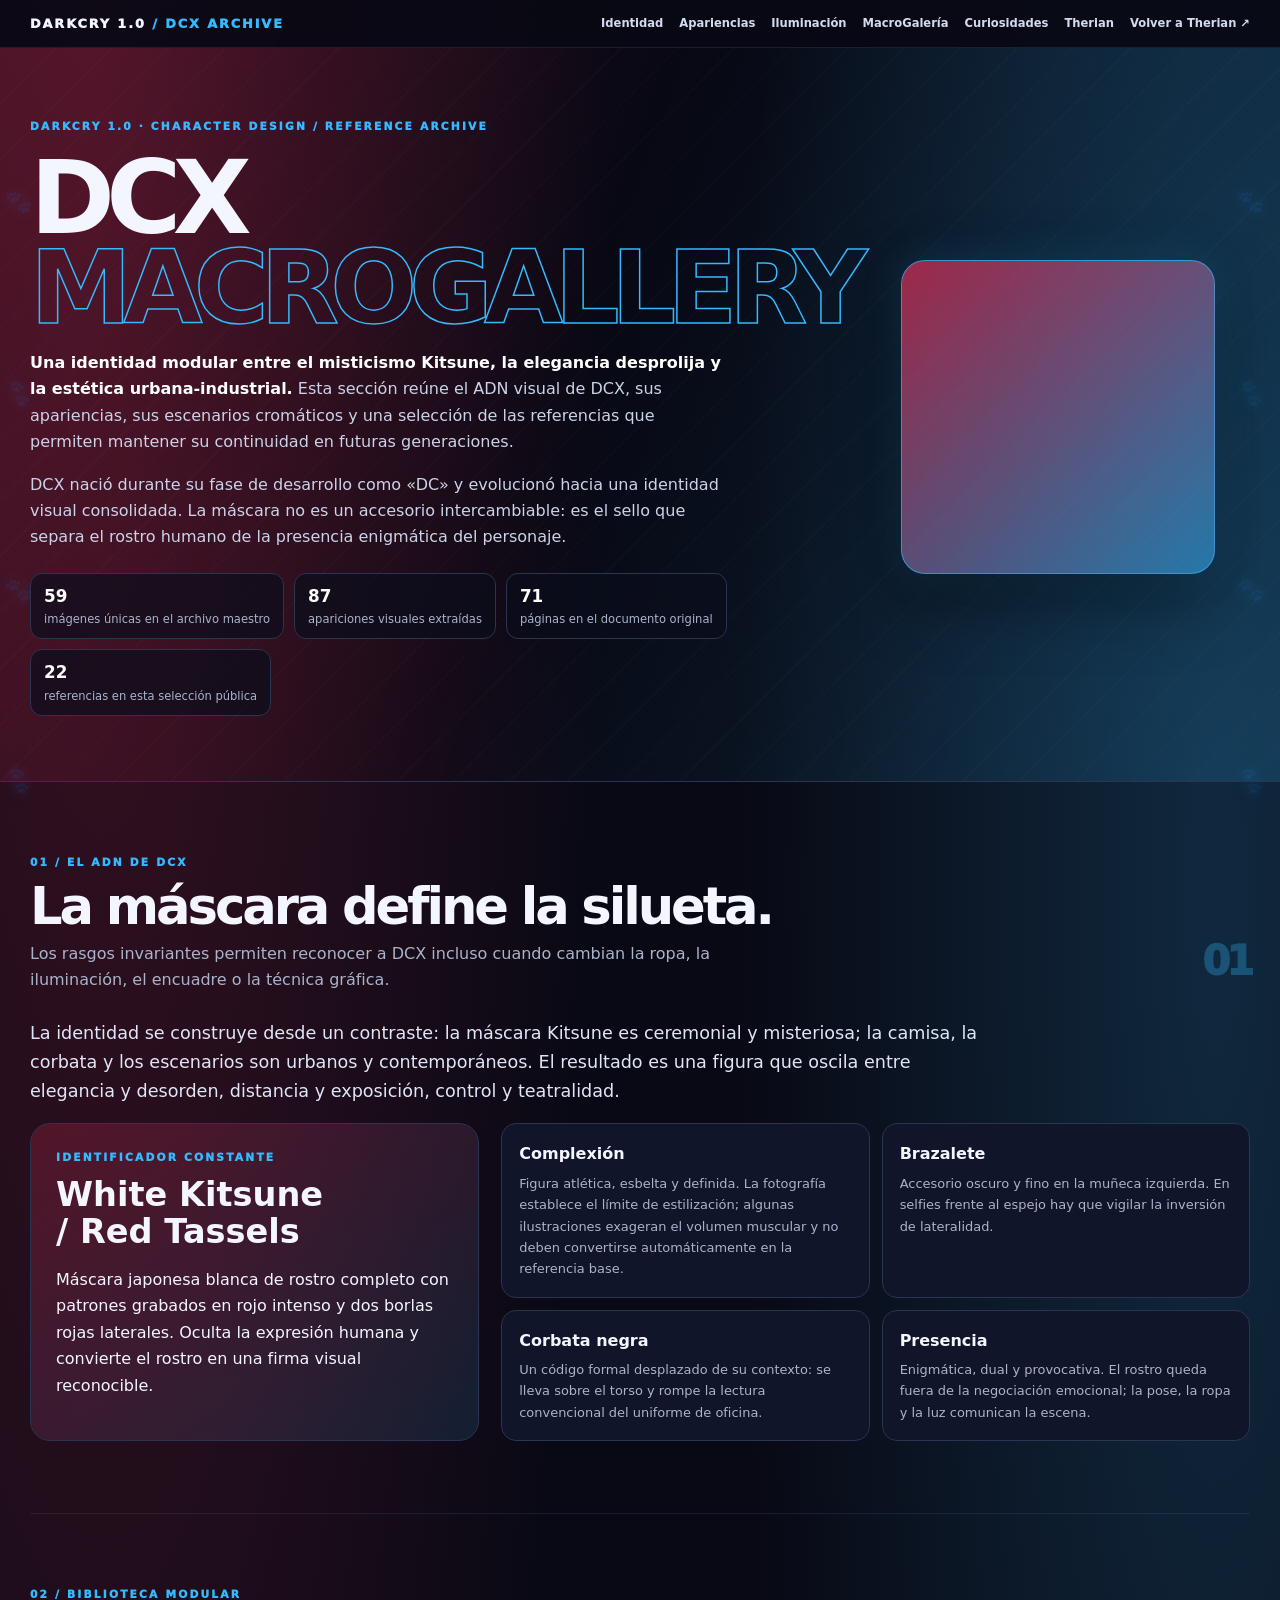
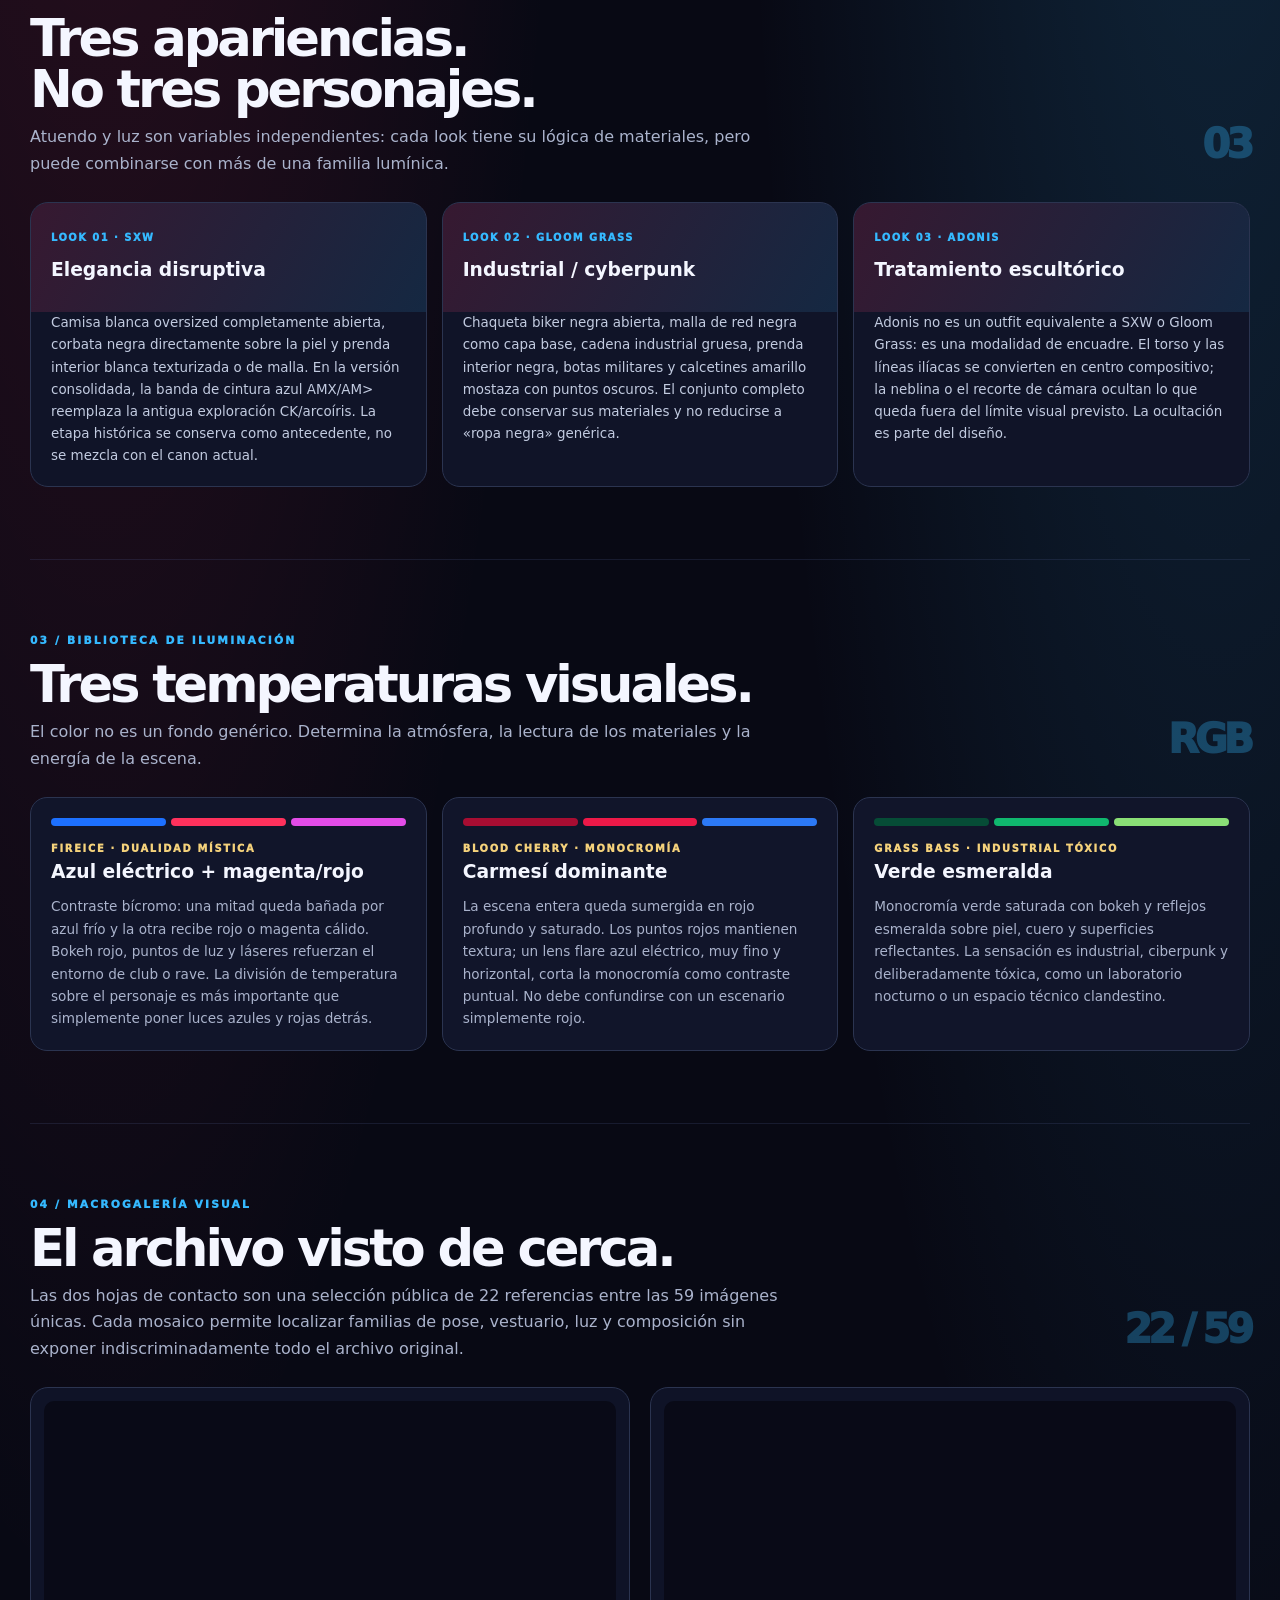
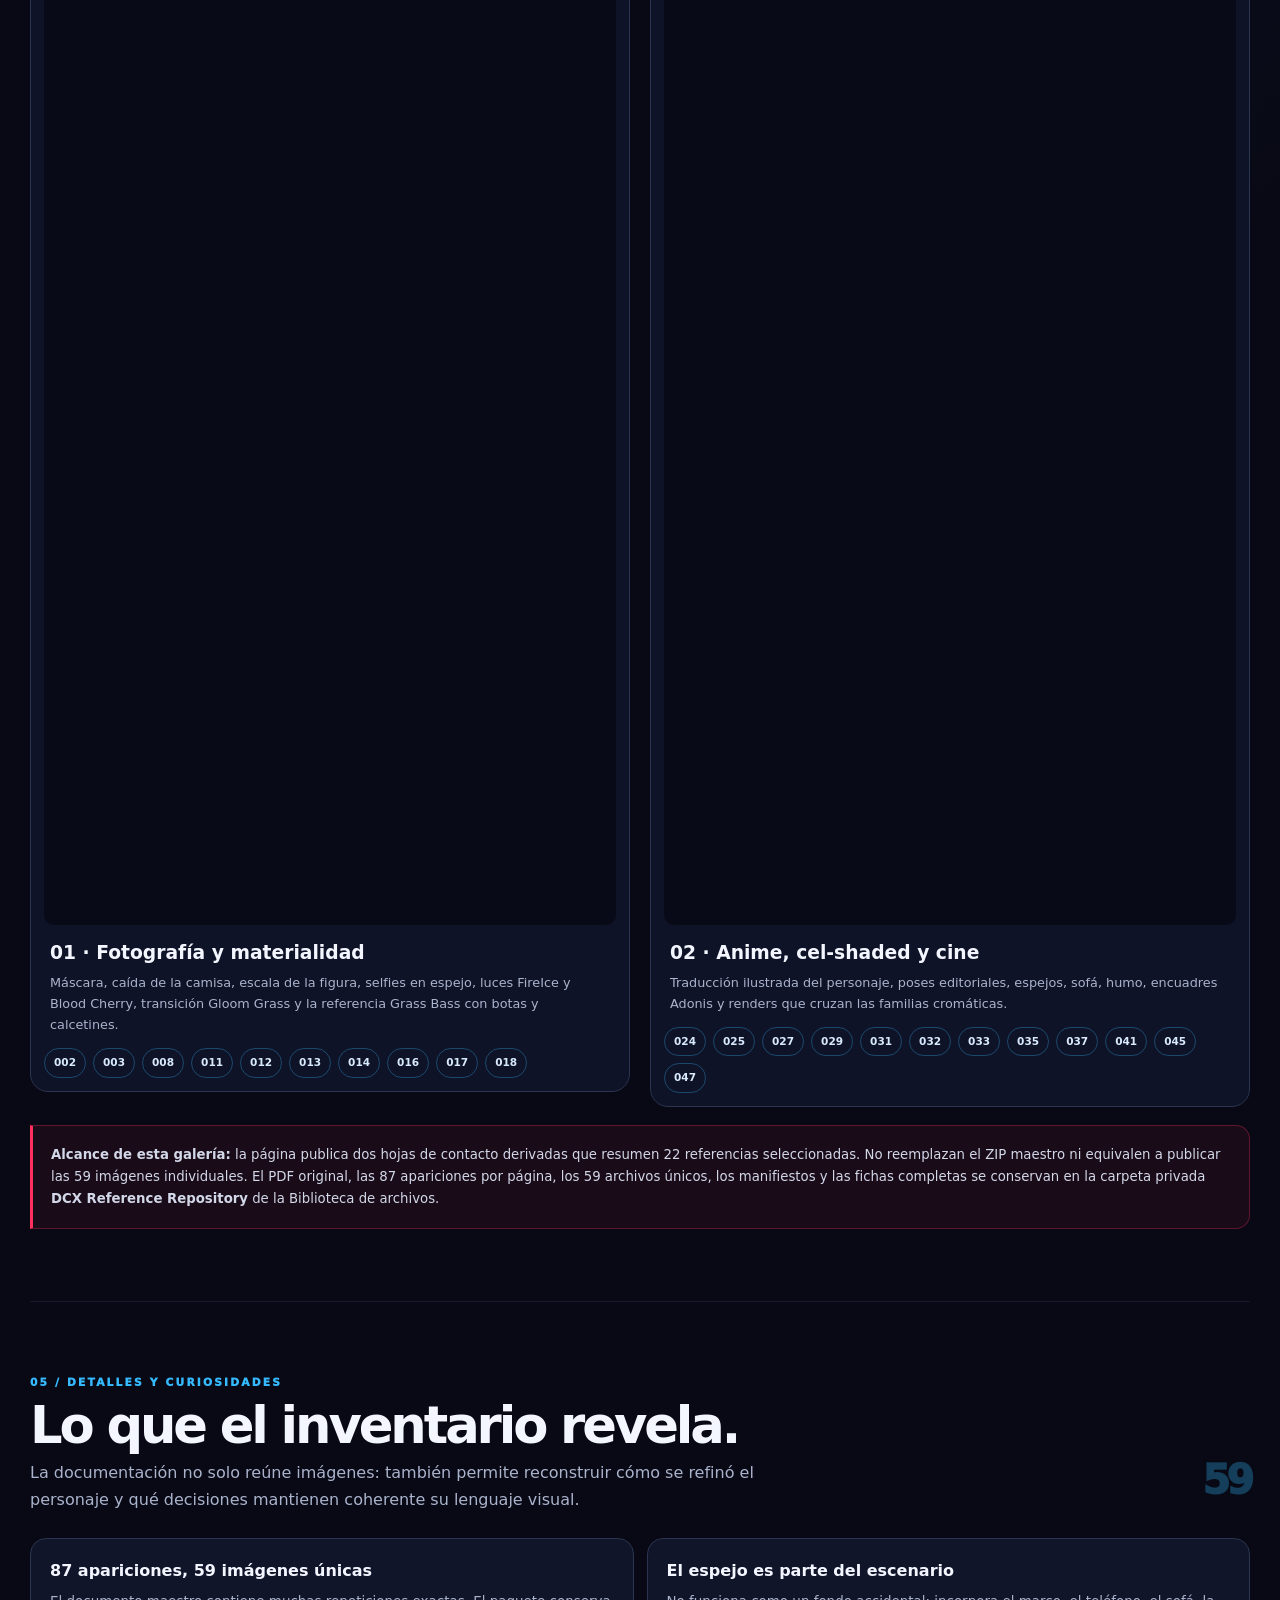
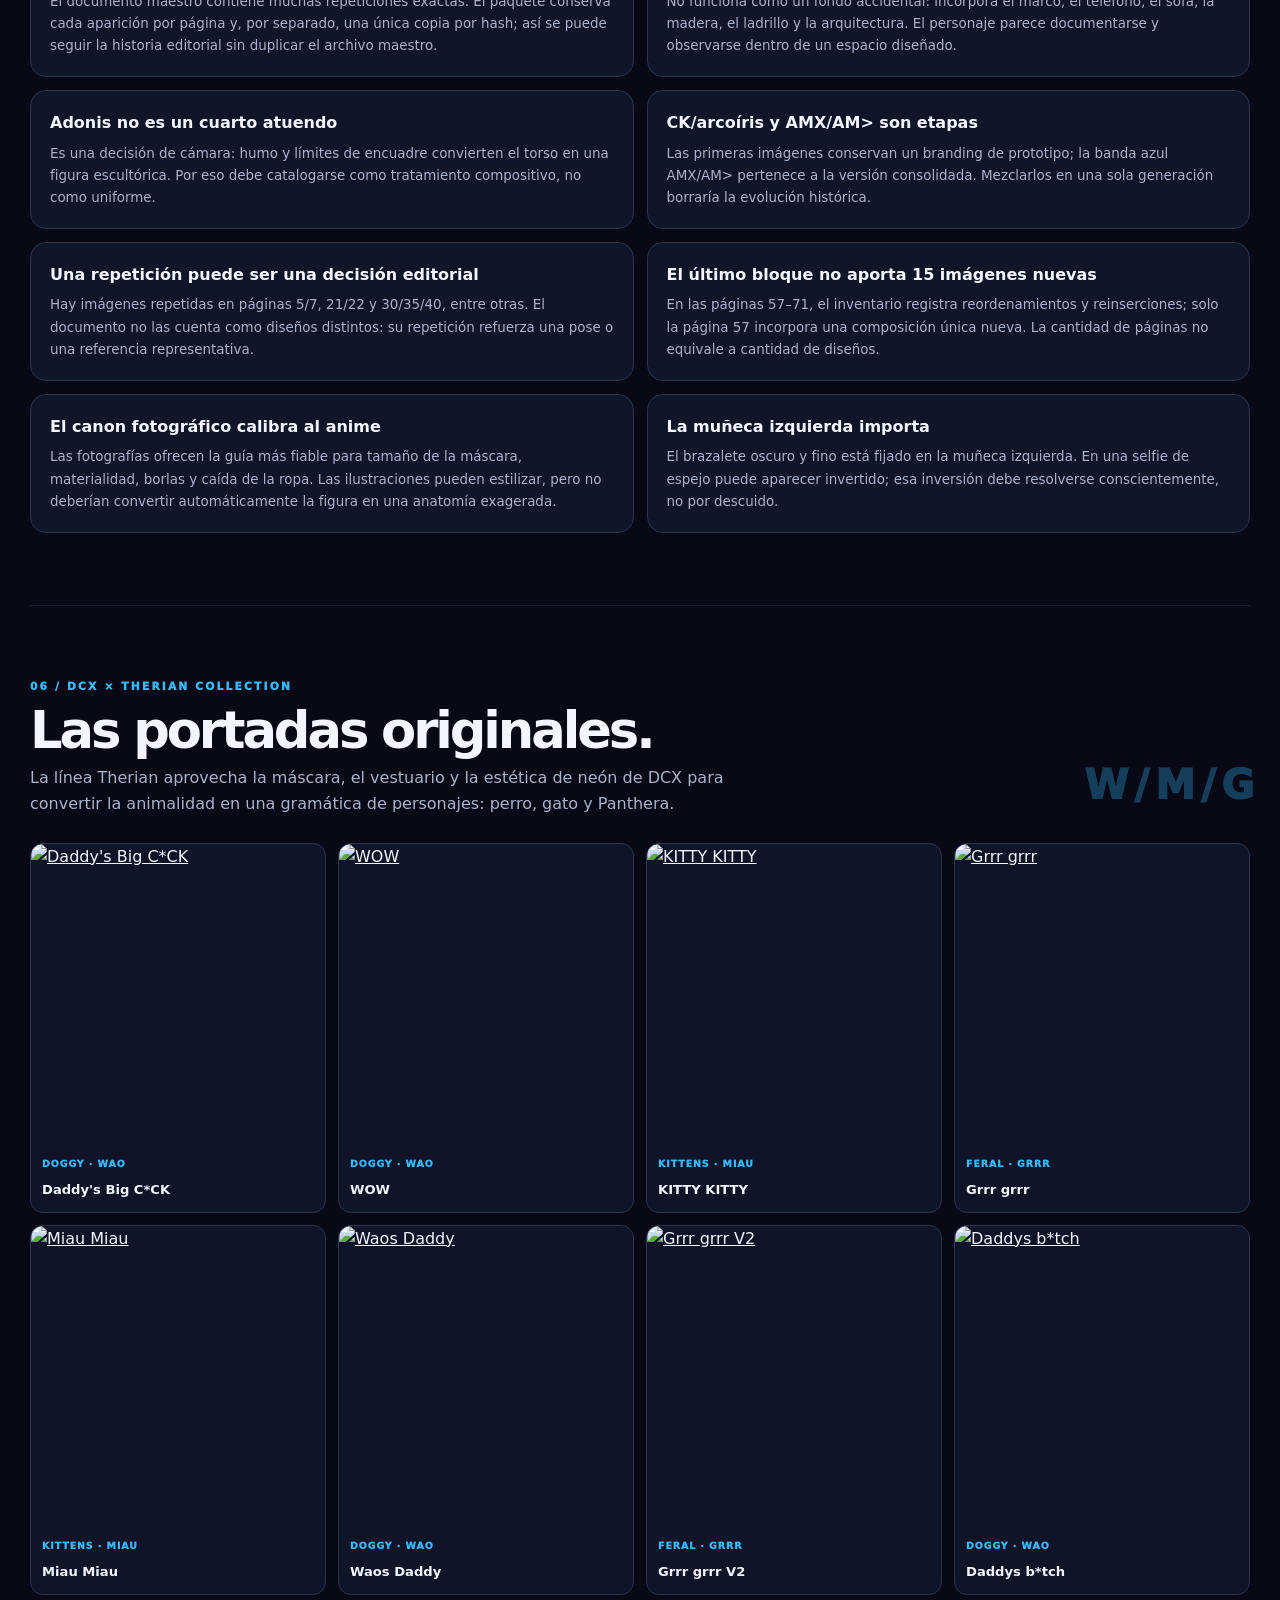
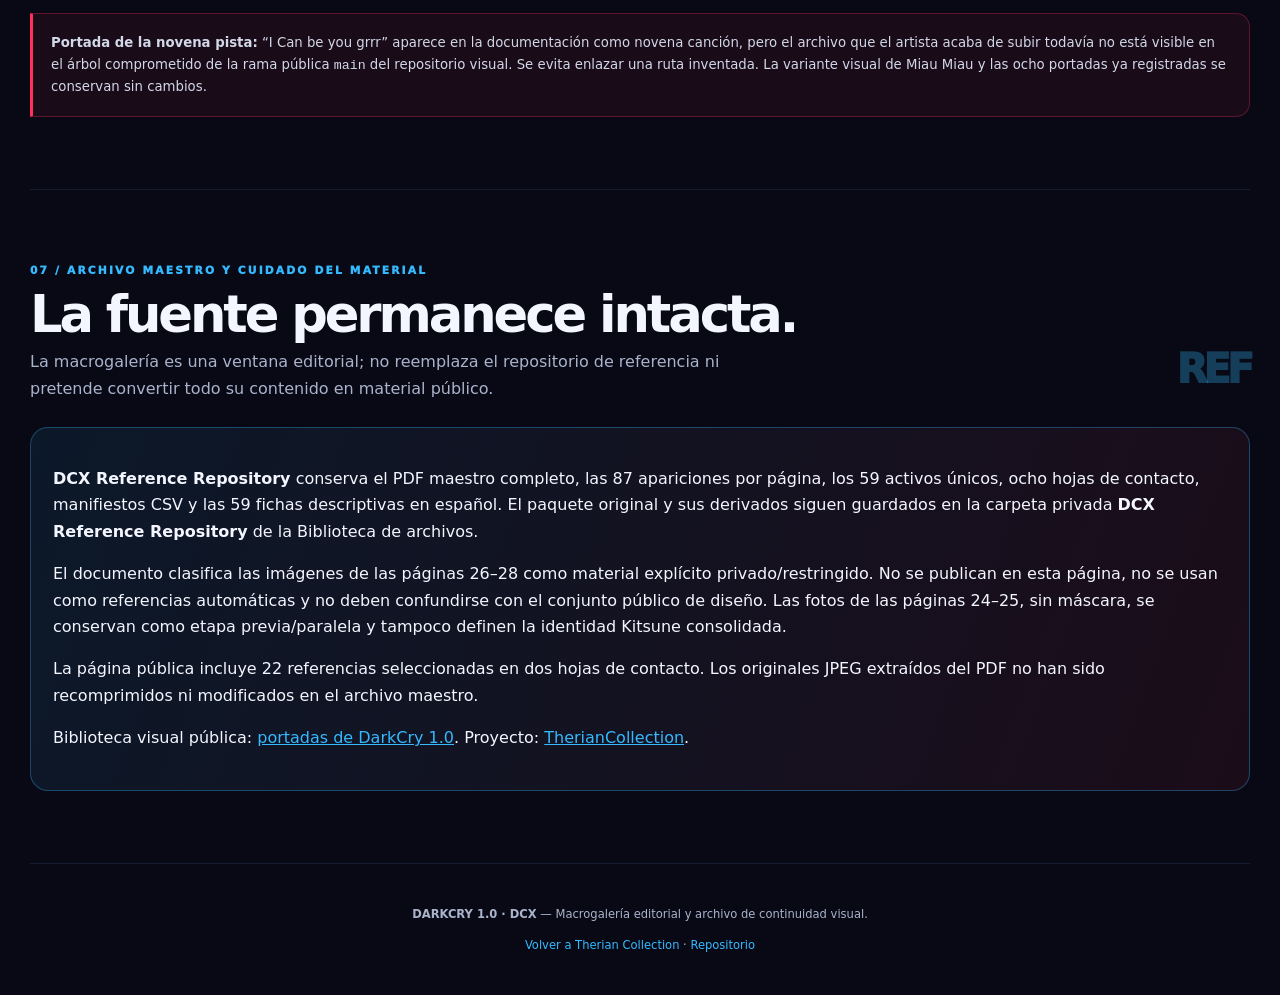
==== dcx-gallery.html @ e2d03604 "Add DCX macro gallery and unify Therian cover presentation" ====
<!doctype html>
<html lang="es">
<head>
  <meta charset="utf-8">
  <meta name="viewport" content="width=device-width, initial-scale=1">
  <meta name="theme-color" content="#090914">
  <title>DCX — MacroGalería de identidad y referencias | DarkCry 1.0</title>
  <meta name="description" content="Macrogalería visual de DCX: máscara Kitsune, SXW, Gloom Grass, Adonis, FireIce, Blood Cherry, Grass Bass y archivo de 59 imágenes únicas.">
  <meta property="og:title" content="DCX — MacroGalería | DarkCry 1.0">
  <meta property="og:description" content="La máscara, los atuendos, las luces y los escenarios que definen a DCX.">
  <meta property="og:image" content="https://raw.githubusercontent.com/DarkCry10/TherianCollection/main/assets/dcx-gallery/dcx-macro-photographic.webp">
  <style>
    :root{color-scheme:dark;--bg:#080914;--panel:#11152a;--line:#2b3450;--ink:#f4f6ff;--muted:#aab3cc;--red:#ff315c;--blue:#35b9ff;--pink:#f04ce8;--gold:#f5d27b;--max:1220px}
    *{box-sizing:border-box}html{scroll-behavior:smooth;scroll-padding-top:82px}body{margin:0;background:radial-gradient(ellipse at 8% 0,rgba(255,49,92,.2),transparent 32rem),radial-gradient(ellipse at 95% 12%,rgba(53,185,255,.18),transparent 30rem),#080914;color:var(--ink);font:16px/1.65 Inter,system-ui,sans-serif}
    a{color:inherit}img{display:block;max-width:100%}.wrap{width:min(var(--max),calc(100% - 38px));margin:auto}
    header{position:sticky;top:0;z-index:10;background:rgba(8,9,20,.88);backdrop-filter:blur(16px);border-bottom:1px solid rgba(93,115,168,.22)}
    .nav{width:min(var(--max),calc(100% - 38px));margin:auto;display:flex;justify-content:space-between;align-items:center;padding:13px 0;gap:18px}
    .brand{text-decoration:none;font-weight:1000;letter-spacing:.15em;font-size:.8rem}.brand span{color:var(--blue)}.links{display:flex;gap:16px;overflow:auto;white-space:nowrap}.links a{font-size:.72rem;color:#d4dbef;text-decoration:none;font-weight:800}.links a:hover{color:var(--blue)}
    .hero{position:relative;overflow:hidden;border-bottom:1px solid var(--line);background:linear-gradient(110deg,rgba(255,49,92,.16),transparent 45%,rgba(53,185,255,.16)),repeating-linear-gradient(135deg,transparent 0 38px,rgba(255,255,255,.016) 39px 40px)}
    .hero-grid{width:min(var(--max),calc(100% - 38px));margin:auto;padding:70px 0 65px;display:grid;grid-template-columns:1fr .9fr;gap:42px;align-items:center}
    .eyebrow,.kicker{color:var(--blue);font-size:.67rem;letter-spacing:.2em;font-weight:950;text-transform:uppercase}
    h1{font-size:clamp(3.5rem,8vw,7rem);line-height:.88;letter-spacing:-.085em;margin:17px 0;text-transform:uppercase}
    h1 span{display:block;color:transparent;-webkit-text-stroke:1.5px var(--blue)}
    .hero p{max-width:700px;color:#cbd3e8}.hero strong{color:#fff}
    .hero-image{border:1px solid rgba(53,185,255,.6);border-radius:24px;padding:10px;background:linear-gradient(140deg,rgba(255,49,92,.6),rgba(53,185,255,.5));box-shadow:0 25px 70px rgba(0,0,0,.45),0 0 40px rgba(53,185,255,.16)}
    .hero-image img{border-radius:16px;width:100%;aspect-ratio:1;object-fit:cover}
    .stats{display:flex;flex-wrap:wrap;gap:10px;margin-top:22px}.stat{padding:9px 13px;border-radius:12px;border:1px solid var(--line);background:rgba(10,13,28,.7);font-size:.72rem;color:var(--muted)}.stat b{display:block;color:#fff;font-size:1.05rem}
    main{position:relative}.section{padding:72px 0;border-bottom:1px solid rgba(88,103,153,.2)}
    .heading{display:flex;justify-content:space-between;gap:20px;align-items:end;margin-bottom:25px}.heading h2{font-size:clamp(2rem,4vw,3.3rem);letter-spacing:-.06em;line-height:1;margin:9px 0}.heading p{max-width:750px;color:var(--muted);margin:0}.num{font-size:2.5rem;color:rgba(53,185,255,.3);font-weight:1000;letter-spacing:-.1em}
    .lead{font-size:1.1rem;color:#e0e6f7;max-width:960px}
    .grid{display:grid;grid-template-columns:repeat(3,minmax(0,1fr));gap:15px}
    .card{padding:21px;border-radius:18px;background:linear-gradient(145deg,#151a32,#0e1122);border:1px solid var(--line)}
    .card h3{font-size:1.12rem;margin:8px 0}.card p{font-size:.86rem;color:#bac4dc;margin:0}.label{font-size:.62rem;color:var(--gold);font-weight:950;letter-spacing:.17em;text-transform:uppercase}
    .mask-panel{display:grid;grid-template-columns:.75fr 1.25fr;gap:22px;align-items:stretch}.mask-hero{padding:25px;border-radius:20px;background:linear-gradient(145deg,rgba(255,49,92,.2),rgba(53,185,255,.12));border:1px solid var(--line)}.mask-hero b{font-size:2.1rem;display:block;line-height:1.1;margin:10px 0}.mask-list{display:grid;grid-template-columns:1fr 1fr;gap:12px}.mask-list div{padding:17px;border:1px solid var(--line);border-radius:15px;background:#11152a}.mask-list strong{display:block;margin-bottom:5px}.mask-list p{font-size:.81rem;color:var(--muted);margin:0}
    .looks{display:grid;grid-template-columns:repeat(3,1fr);gap:15px}.look{overflow:hidden;border-radius:18px;border:1px solid var(--line);background:#101428}.look-head{padding:20px;background:linear-gradient(120deg,rgba(255,49,92,.16),rgba(53,185,255,.12))}.look h3{margin:6px 0}.look p{color:#c2cbe0;font-size:.84rem;margin:0;padding:0 20px 19px}.look-head span{font-size:.62rem;color:var(--blue);letter-spacing:.15em;font-weight:950}
    .light-grid{display:grid;grid-template-columns:repeat(3,1fr);gap:15px}.light{padding:20px;border-radius:17px;background:#11152a;border:1px solid var(--line)}.swatches{display:flex;gap:5px;margin:0 0 15px}.swatches i{height:8px;border-radius:20px;flex:1}.light h3{margin:0 0 7px}.light p{margin:0;color:var(--muted);font-size:.85rem}
    .gallery-grid{display:grid;grid-template-columns:1fr 1fr;gap:20px;align-items:start}.sheet{background:#0f1327;border:1px solid var(--line);border-radius:18px;padding:13px}.sheet a{display:block}.sheet img{width:100%;height:auto;border-radius:10px;background:#090a17}.sheet h3{margin:13px 6px 3px}.sheet p{margin:0 6px 7px;color:var(--muted);font-size:.8rem}
    .ref-chips{display:flex;flex-wrap:wrap;gap:7px;margin-top:13px}.ref-chips span{border:1px solid rgba(53,185,255,.32);border-radius:999px;padding:5px 9px;color:#d9eaff;font-size:.66rem;font-weight:850}
    .curios{display:grid;grid-template-columns:repeat(2,1fr);gap:13px}.curio{padding:19px;border:1px solid var(--line);background:#11152a;border-radius:16px}.curio b{display:block;margin-bottom:6px}.curio p{color:var(--muted);font-size:.84rem;margin:0}
    .therian-covers{display:grid;grid-template-columns:repeat(4,1fr);gap:12px}.cover{border:1px solid var(--line);background:#101428;border-radius:13px;overflow:hidden}.cover a{display:block}.cover img{width:100%;aspect-ratio:1;object-fit:cover}.cover div{padding:11px}.cover small{color:var(--blue);font-size:.59rem;font-weight:950;letter-spacing:.1em}.cover strong{display:block;font-size:.82rem;margin-top:4px}
    .notice{padding:18px;border:1px solid rgba(255,49,92,.3);border-left:3px solid var(--red);border-radius:0 14px 14px 0;background:rgba(255,49,92,.07);color:#d3d8e9;font-size:.83rem;margin-top:18px}
    .archives{padding:22px;border:1px solid rgba(53,185,255,.32);border-radius:18px;background:linear-gradient(110deg,rgba(53,185,255,.09),rgba(255,49,92,.08))}.archives a{color:var(--blue)}
    footer{text-align:center;padding:30px;color:var(--muted);font-size:.72rem}footer a{color:var(--blue);text-decoration:none}
    .paw-rail{position:fixed;top:105px;bottom:20px;width:38px;display:flex;flex-direction:column;justify-content:space-around;z-index:-1;opacity:.18;pointer-events:none}.paw-rail.left{left:5px}.paw-rail.right{right:5px}.paw{font-size:1.35rem;filter:drop-shadow(0 0 8px var(--blue));color:var(--blue)}.paw:nth-child(even){color:var(--red);transform:rotate(26deg)}
    @media(max-width:900px){.hero-grid{grid-template-columns:1fr .8fr}.looks,.light-grid{grid-template-columns:1fr 1fr}.therian-covers{grid-template-columns:repeat(3,1fr)}}
    @media(max-width:680px){.nav{align-items:flex-start;flex-direction:column}.links{width:100%}.hero-grid,.mask-panel,.gallery-grid{grid-template-columns:1fr}.hero-grid{padding:50px 0}.hero-image{max-width:440px;margin:auto}.heading{align-items:start}.num{font-size:1.8rem}.mask-list,.looks,.light-grid,.grid,.curios{grid-template-columns:1fr}.therian-covers{grid-template-columns:repeat(2,1fr)}.paw-rail{display:none}}
  </style>
</head>
<body>
  <div class="paw-rail left" aria-hidden="true"><span class="paw">🐾</span><span class="paw">🐾</span><span class="paw">🐾</span><span class="paw">🐾</span></div>
  <div class="paw-rail right" aria-hidden="true"><span class="paw">🐾</span><span class="paw">🐾</span><span class="paw">🐾</span><span class="paw">🐾</span></div>
  <header>
    <nav class="nav">
      <a class="brand" href="index.html">DARKCRY 1.0 <span>/ DCX ARCHIVE</span></a>
      <div class="links"><a href="#identidad">Identidad</a><a href="#looks">Apariencias</a><a href="#luces">Iluminación</a><a href="#macrogaleria">MacroGalería</a><a href="#curiosidades">Curiosidades</a><a href="#therian">Therian</a><a href="index.html">Volver a Therian ↗</a></div>
    </nav>
  </header>

  <section class="hero">
    <div class="hero-grid">
      <div>
        <div class="eyebrow">DARKCRY 1.0 · CHARACTER DESIGN / REFERENCE ARCHIVE</div>
        <h1>DCX <span>MACROGALLERY</span></h1>
        <p><strong>Una identidad modular entre el misticismo Kitsune, la elegancia desprolija y la estética urbana-industrial.</strong> Esta sección reúne el ADN visual de DCX, sus apariencias, sus escenarios cromáticos y una selección de las referencias que permiten mantener su continuidad en futuras generaciones.</p>
        <p>DCX nació durante su fase de desarrollo como «DC» y evolucionó hacia una identidad visual consolidada. La máscara no es un accesorio intercambiable: es el sello que separa el rostro humano de la presencia enigmática del personaje.</p>
        <div class="stats"><span class="stat"><b>59</b>imágenes únicas en el archivo maestro</span><span class="stat"><b>87</b>apariciones visuales extraídas</span><span class="stat"><b>71</b>páginas en el documento original</span><span class="stat"><b>22</b>referencias en esta selección pública</span></div>
      </div>
      <div class="hero-image"><a href="./assets/dcx-gallery/dcx-macro-photographic.webp" target="_blank" rel="noopener"><img src="./assets/dcx-gallery/dcx-macro-photographic.webp" alt="Macro selección fotográfica DCX: diez referencias curatoriales" fetchpriority="high"></a></div>
    </div>
  </section>

  <main class="wrap">
    <section class="section" id="identidad">
      <div class="heading"><div><div class="kicker">01 / EL ADN DE DCX</div><h2>La máscara define la silueta.</h2><p>Los rasgos invariantes permiten reconocer a DCX incluso cuando cambian la ropa, la iluminación, el encuadre o la técnica gráfica.</p></div><div class="num">01</div></div>
      <p class="lead">La identidad se construye desde un contraste: la máscara Kitsune es ceremonial y misteriosa; la camisa, la corbata y los escenarios son urbanos y contemporáneos. El resultado es una figura que oscila entre elegancia y desorden, distancia y exposición, control y teatralidad.</p>
      <div class="mask-panel">
        <article class="mask-hero"><div class="eyebrow">IDENTIFICADOR CONSTANTE</div><b>White Kitsune<br> / Red Tassels</b><p>Máscara japonesa blanca de rostro completo con patrones grabados en rojo intenso y dos borlas rojas laterales. Oculta la expresión humana y convierte el rostro en una firma visual reconocible.</p></article>
        <div class="mask-list">
          <div><strong>Complexión</strong><p>Figura atlética, esbelta y definida. La fotografía establece el límite de estilización; algunas ilustraciones exageran el volumen muscular y no deben convertirse automáticamente en la referencia base.</p></div>
          <div><strong>Brazalete</strong><p>Accesorio oscuro y fino en la muñeca izquierda. En selfies frente al espejo hay que vigilar la inversión de lateralidad.</p></div>
          <div><strong>Corbata negra</strong><p>Un código formal desplazado de su contexto: se lleva sobre el torso y rompe la lectura convencional del uniforme de oficina.</p></div>
          <div><strong>Presencia</strong><p>Enigmática, dual y provocativa. El rostro queda fuera de la negociación emocional; la pose, la ropa y la luz comunican la escena.</p></div>
        </div>
      </div>
    </section>

    <section class="section" id="looks">
      <div class="heading"><div><div class="kicker">02 / BIBLIOTECA MODULAR</div><h2>Tres apariencias.<br>No tres personajes.</h2><p>Atuendo y luz son variables independientes: cada look tiene su lógica de materiales, pero puede combinarse con más de una familia lumínica.</p></div><div class="num">03</div></div>
      <div class="looks">
        <article class="look"><div class="look-head"><span>LOOK 01 · SXW</span><h3>Elegancia disruptiva</h3></div><p>Camisa blanca oversized completamente abierta, corbata negra directamente sobre la piel y prenda interior blanca texturizada o de malla. En la versión consolidada, la banda de cintura azul AMX/AM&gt; reemplaza la antigua exploración CK/arcoíris. La etapa histórica se conserva como antecedente, no se mezcla con el canon actual.</p></article>
        <article class="look"><div class="look-head"><span>LOOK 02 · GLOOM GRASS</span><h3>Industrial / cyberpunk</h3></div><p>Chaqueta biker negra abierta, malla de red negra como capa base, cadena industrial gruesa, prenda interior negra, botas militares y calcetines amarillo mostaza con puntos oscuros. El conjunto completo debe conservar sus materiales y no reducirse a «ropa negra» genérica.</p></article>
        <article class="look"><div class="look-head"><span>LOOK 03 · ADONIS</span><h3>Tratamiento escultórico</h3></div><p>Adonis no es un outfit equivalente a SXW o Gloom Grass: es una modalidad de encuadre. El torso y las líneas ilíacas se convierten en centro compositivo; la neblina o el recorte de cámara ocultan lo que queda fuera del límite visual previsto. La ocultación es parte del diseño.</p></article>
      </div>
    </section>

    <section class="section" id="luces">
      <div class="heading"><div><div class="kicker">03 / BIBLIOTECA DE ILUMINACIÓN</div><h2>Tres temperaturas visuales.</h2><p>El color no es un fondo genérico. Determina la atmósfera, la lectura de los materiales y la energía de la escena.</p></div><div class="num">RGB</div></div>
      <div class="light-grid">
        <article class="light"><div class="swatches"><i style="background:#1d70ff"></i><i style="background:#ff315c"></i><i style="background:#e34ce8"></i></div><div class="label">FIREICE · DUALIDAD MÍSTICA</div><h3>Azul eléctrico + magenta/rojo</h3><p>Contraste bícromo: una mitad queda bañada por azul frío y la otra recibe rojo o magenta cálido. Bokeh rojo, puntos de luz y láseres refuerzan el entorno de club o rave. La división de temperatura sobre el personaje es más importante que simplemente poner luces azules y rojas detrás.</p></article>
        <article class="light"><div class="swatches"><i style="background:#a80d32"></i><i style="background:#ed1948"></i><i style="background:#2c79f6"></i></div><div class="label">BLOOD CHERRY · MONOCROMÍA</div><h3>Carmesí dominante</h3><p>La escena entera queda sumergida en rojo profundo y saturado. Los puntos rojos mantienen textura; un lens flare azul eléctrico, muy fino y horizontal, corta la monocromía como contraste puntual. No debe confundirse con un escenario simplemente rojo.</p></article>
        <article class="light"><div class="swatches"><i style="background:#064c36"></i><i style="background:#10b76e"></i><i style="background:#8adf76"></i></div><div class="label">GRASS BASS · INDUSTRIAL TÓXICO</div><h3>Verde esmeralda</h3><p>Monocromía verde saturada con bokeh y reflejos esmeralda sobre piel, cuero y superficies reflectantes. La sensación es industrial, ciberpunk y deliberadamente tóxica, como un laboratorio nocturno o un espacio técnico clandestino.</p></article>
      </div>
    </section>

    <section class="section" id="macrogaleria">
      <div class="heading"><div><div class="kicker">04 / MACROGALERÍA VISUAL</div><h2>El archivo visto de cerca.</h2><p>Las dos hojas de contacto son una selección pública de 22 referencias entre las 59 imágenes únicas. Cada mosaico permite localizar familias de pose, vestuario, luz y composición sin exponer indiscriminadamente todo el archivo original.</p></div><div class="num">22 / 59</div></div>
      <div class="gallery-grid">
        <article class="sheet"><a href="./assets/dcx-gallery/dcx-macro-photographic.webp" target="_blank" rel="noopener"><img loading="lazy" src="./assets/dcx-gallery/dcx-macro-photographic.webp" alt="Macro selección fotográfica DCX, IDs 002, 003, 008, 011, 012, 013, 014, 016, 017 y 018"></a><h3>01 · Fotografía y materialidad</h3><p>Máscara, caída de la camisa, escala de la figura, selfies en espejo, luces FireIce y Blood Cherry, transición Gloom Grass y la referencia Grass Bass con botas y calcetines.</p><div class="ref-chips"><span>002</span><span>003</span><span>008</span><span>011</span><span>012</span><span>013</span><span>014</span><span>016</span><span>017</span><span>018</span></div></article>
        <article class="sheet"><a href="./assets/dcx-gallery/dcx-macro-stylized.webp" target="_blank" rel="noopener"><img loading="lazy" src="./assets/dcx-gallery/dcx-macro-stylized.webp" alt="Macro selección de referencias anime y cinematográficas DCX, IDs 024, 025, 027, 029, 031, 032, 033, 035, 037, 041, 045 y 047"></a><h3>02 · Anime, cel-shaded y cine</h3><p>Traducción ilustrada del personaje, poses editoriales, espejos, sofá, humo, encuadres Adonis y renders que cruzan las familias cromáticas.</p><div class="ref-chips"><span>024</span><span>025</span><span>027</span><span>029</span><span>031</span><span>032</span><span>033</span><span>035</span><span>037</span><span>041</span><span>045</span><span>047</span></div></article>
      </div>
      <div class="notice"><strong>Alcance de esta galería:</strong> la página publica dos hojas de contacto derivadas que resumen 22 referencias seleccionadas. No reemplazan el ZIP maestro ni equivalen a publicar las 59 imágenes individuales. El PDF original, las 87 apariciones por página, los 59 archivos únicos, los manifiestos y las fichas completas se conservan en la carpeta privada <strong>DCX Reference Repository</strong> de la Biblioteca de archivos.</div>
    </section>

    <section class="section" id="curiosidades">
      <div class="heading"><div><div class="kicker">05 / DETALLES Y CURIOSIDADES</div><h2>Lo que el inventario revela.</h2><p>La documentación no solo reúne imágenes: también permite reconstruir cómo se refinó el personaje y qué decisiones mantienen coherente su lenguaje visual.</p></div><div class="num">59</div></div>
      <div class="curios">
        <article class="curio"><b>87 apariciones, 59 imágenes únicas</b><p>El documento maestro contiene muchas repeticiones exactas. El paquete conserva cada aparición por página y, por separado, una única copia por hash; así se puede seguir la historia editorial sin duplicar el archivo maestro.</p></article>
        <article class="curio"><b>El espejo es parte del escenario</b><p>No funciona como un fondo accidental: incorpora el marco, el teléfono, el sofá, la madera, el ladrillo y la arquitectura. El personaje parece documentarse y observarse dentro de un espacio diseñado.</p></article>
        <article class="curio"><b>Adonis no es un cuarto atuendo</b><p>Es una decisión de cámara: humo y límites de encuadre convierten el torso en una figura escultórica. Por eso debe catalogarse como tratamiento compositivo, no como uniforme.</p></article>
        <article class="curio"><b>CK/arcoíris y AMX/AM&gt; son etapas</b><p>Las primeras imágenes conservan un branding de prototipo; la banda azul AMX/AM&gt; pertenece a la versión consolidada. Mezclarlos en una sola generación borraría la evolución histórica.</p></article>
        <article class="curio"><b>Una repetición puede ser una decisión editorial</b><p>Hay imágenes repetidas en páginas 5/7, 21/22 y 30/35/40, entre otras. El documento no las cuenta como diseños distintos: su repetición refuerza una pose o una referencia representativa.</p></article>
        <article class="curio"><b>El último bloque no aporta 15 imágenes nuevas</b><p>En las páginas 57–71, el inventario registra reordenamientos y reinserciones; solo la página 57 incorpora una composición única nueva. La cantidad de páginas no equivale a cantidad de diseños.</p></article>
        <article class="curio"><b>El canon fotográfico calibra al anime</b><p>Las fotografías ofrecen la guía más fiable para tamaño de la máscara, materialidad, borlas y caída de la ropa. Las ilustraciones pueden estilizar, pero no deberían convertir automáticamente la figura en una anatomía exagerada.</p></article>
        <article class="curio"><b>La muñeca izquierda importa</b><p>El brazalete oscuro y fino está fijado en la muñeca izquierda. En una selfie de espejo puede aparecer invertido; esa inversión debe resolverse conscientemente, no por descuido.</p></article>
      </div>
    </section>

    <section class="section" id="therian">
      <div class="heading"><div><div class="kicker">06 / DCX × THERIAN COLLECTION</div><h2>Las portadas originales.</h2><p>La línea Therian aprovecha la máscara, el vestuario y la estética de neón de DCX para convertir la animalidad en una gramática de personajes: perro, gato y Panthera.</p></div><div class="num">W / M / G</div></div>
      <div class="therian-covers">
        <article class="cover"><a href="https://raw.githubusercontent.com/DarkCry10/darkcry10.github.io/main/assets/covers/01-webp-alta/49-p45-therian-collection-daddy-s-big-c-ck.webp" target="_blank" rel="noopener"><img loading="lazy" src="https://raw.githubusercontent.com/DarkCry10/darkcry10.github.io/main/assets/covers/02-miniaturas/49-p45-therian-collection-daddy-s-big-c-ck.webp" alt="Daddy's Big C*CK"></a><div><small>DOGGY · WAO</small><strong>Daddy's Big C*CK</strong></div></article>
        <article class="cover"><a href="https://raw.githubusercontent.com/DarkCry10/darkcry10.github.io/main/assets/covers/01-webp-alta/50-p46-therian-collection-wow.webp" target="_blank" rel="noopener"><img loading="lazy" src="https://raw.githubusercontent.com/DarkCry10/darkcry10.github.io/main/assets/covers/02-miniaturas/50-p46-therian-collection-wow.webp" alt="WOW"></a><div><small>DOGGY · WAO</small><strong>WOW</strong></div></article>
        <article class="cover"><a href="https://raw.githubusercontent.com/DarkCry10/darkcry10.github.io/main/assets/covers/01-webp-alta/51-p46-therian-collection-kitty-kitty.webp" target="_blank" rel="noopener"><img loading="lazy" src="https://raw.githubusercontent.com/DarkCry10/darkcry10.github.io/main/assets/covers/02-miniaturas/51-p46-therian-collection-kitty-kitty.webp" alt="KITTY KITTY"></a><div><small>KITTENS · MIAU</small><strong>KITTY KITTY</strong></div></article>
        <article class="cover"><a href="https://raw.githubusercontent.com/DarkCry10/darkcry10.github.io/main/assets/covers/01-webp-alta/52-p47-therian-collection-grrr-grrr.webp" target="_blank" rel="noopener"><img loading="lazy" src="https://raw.githubusercontent.com/DarkCry10/darkcry10.github.io/main/assets/covers/02-miniaturas/52-p47-therian-collection-grrr-grrr.webp" alt="Grrr grrr"></a><div><small>FERAL · GRRR</small><strong>Grrr grrr</strong></div></article>
        <article class="cover"><a href="https://raw.githubusercontent.com/DarkCry10/darkcry10.github.io/main/assets/covers/01-webp-alta/53-p47-therian-collection-miau-miau.webp" target="_blank" rel="noopener"><img loading="lazy" src="https://raw.githubusercontent.com/DarkCry10/darkcry10.github.io/main/assets/covers/02-miniaturas/53-p47-therian-collection-miau-miau.webp" alt="Miau Miau"></a><div><small>KITTENS · MIAU</small><strong>Miau Miau</strong></div></article>
        <article class="cover"><a href="https://raw.githubusercontent.com/DarkCry10/darkcry10.github.io/main/assets/covers/01-webp-alta/54-p47-therian-collection-waos-daddy.webp" target="_blank" rel="noopener"><img loading="lazy" src="https://raw.githubusercontent.com/DarkCry10/darkcry10.github.io/main/assets/covers/02-miniaturas/54-p47-therian-collection-waos-daddy.webp" alt="Waos Daddy"></a><div><small>DOGGY · WAO</small><strong>Waos Daddy</strong></div></article>
        <article class="cover"><a href="https://raw.githubusercontent.com/DarkCry10/darkcry10.github.io/main/assets/covers/01-webp-alta/56-p47-therian-collection-grrr-grrr-v2.webp" target="_blank" rel="noopener"><img loading="lazy" src="https://raw.githubusercontent.com/DarkCry10/darkcry10.github.io/main/assets/covers/02-miniaturas/56-p47-therian-collection-grrr-grrr-v2.webp" alt="Grrr grrr V2"></a><div><small>FERAL · GRRR</small><strong>Grrr grrr V2</strong></div></article>
        <article class="cover"><a href="https://raw.githubusercontent.com/DarkCry10/darkcry10.github.io/main/assets/covers/01-webp-alta/57-p47-therian-collection-daddy-s-b-tch.webp" target="_blank" rel="noopener"><img loading="lazy" src="https://raw.githubusercontent.com/DarkCry10/darkcry10.github.io/main/assets/covers/02-miniaturas/57-p47-therian-collection-daddy-s-b-tch.webp" alt="Daddys b*tch"></a><div><small>DOGGY · WAO</small><strong>Daddys b*tch</strong></div></article>
      </div>
      <div class="notice"><strong>Portada de la novena pista:</strong> “I Can be you grrr” aparece en la documentación como novena canción, pero el archivo que el artista acaba de subir todavía no está visible en el árbol comprometido de la rama pública <code>main</code> del repositorio visual. Se evita enlazar una ruta inventada. La variante visual de Miau Miau y las ocho portadas ya registradas se conservan sin cambios.</div>
    </section>

    <section class="section" id="archivo-maestro">
      <div class="heading"><div><div class="kicker">07 / ARCHIVO MAESTRO Y CUIDADO DEL MATERIAL</div><h2>La fuente permanece intacta.</h2><p>La macrogalería es una ventana editorial; no reemplaza el repositorio de referencia ni pretende convertir todo su contenido en material público.</p></div><div class="num">REF</div></div>
      <div class="archives">
        <p><strong>DCX Reference Repository</strong> conserva el PDF maestro completo, las 87 apariciones por página, los 59 activos únicos, ocho hojas de contacto, manifiestos CSV y las 59 fichas descriptivas en español. El paquete original y sus derivados siguen guardados en la carpeta privada <strong>DCX Reference Repository</strong> de la Biblioteca de archivos.</p>
        <p>El documento clasifica las imágenes de las páginas 26–28 como material explícito privado/restringido. No se publican en esta página, no se usan como referencias automáticas y no deben confundirse con el conjunto público de diseño. Las fotos de las páginas 24–25, sin máscara, se conservan como etapa previa/paralela y tampoco definen la identidad Kitsune consolidada.</p>
        <p>La página pública incluye 22 referencias seleccionadas en dos hojas de contacto. Los originales JPEG extraídos del PDF no han sido recomprimidos ni modificados en el archivo maestro.</p>
        <p>Biblioteca visual pública: <a href="https://github.com/DarkCry10/darkcry10.github.io/tree/main/assets/covers">portadas de DarkCry 1.0</a>. Proyecto: <a href="https://github.com/DarkCry10/TherianCollection">TherianCollection</a>.</p>
      </div>
    </section>
  </main>
  <footer><p><strong>DARKCRY 1.0 · DCX</strong> — Macrogalería editorial y archivo de continuidad visual.</p><p><a href="index.html">Volver a Therian Collection</a> · <a href="https://github.com/DarkCry10/TherianCollection">Repositorio</a></p></footer>
</body>
</html>
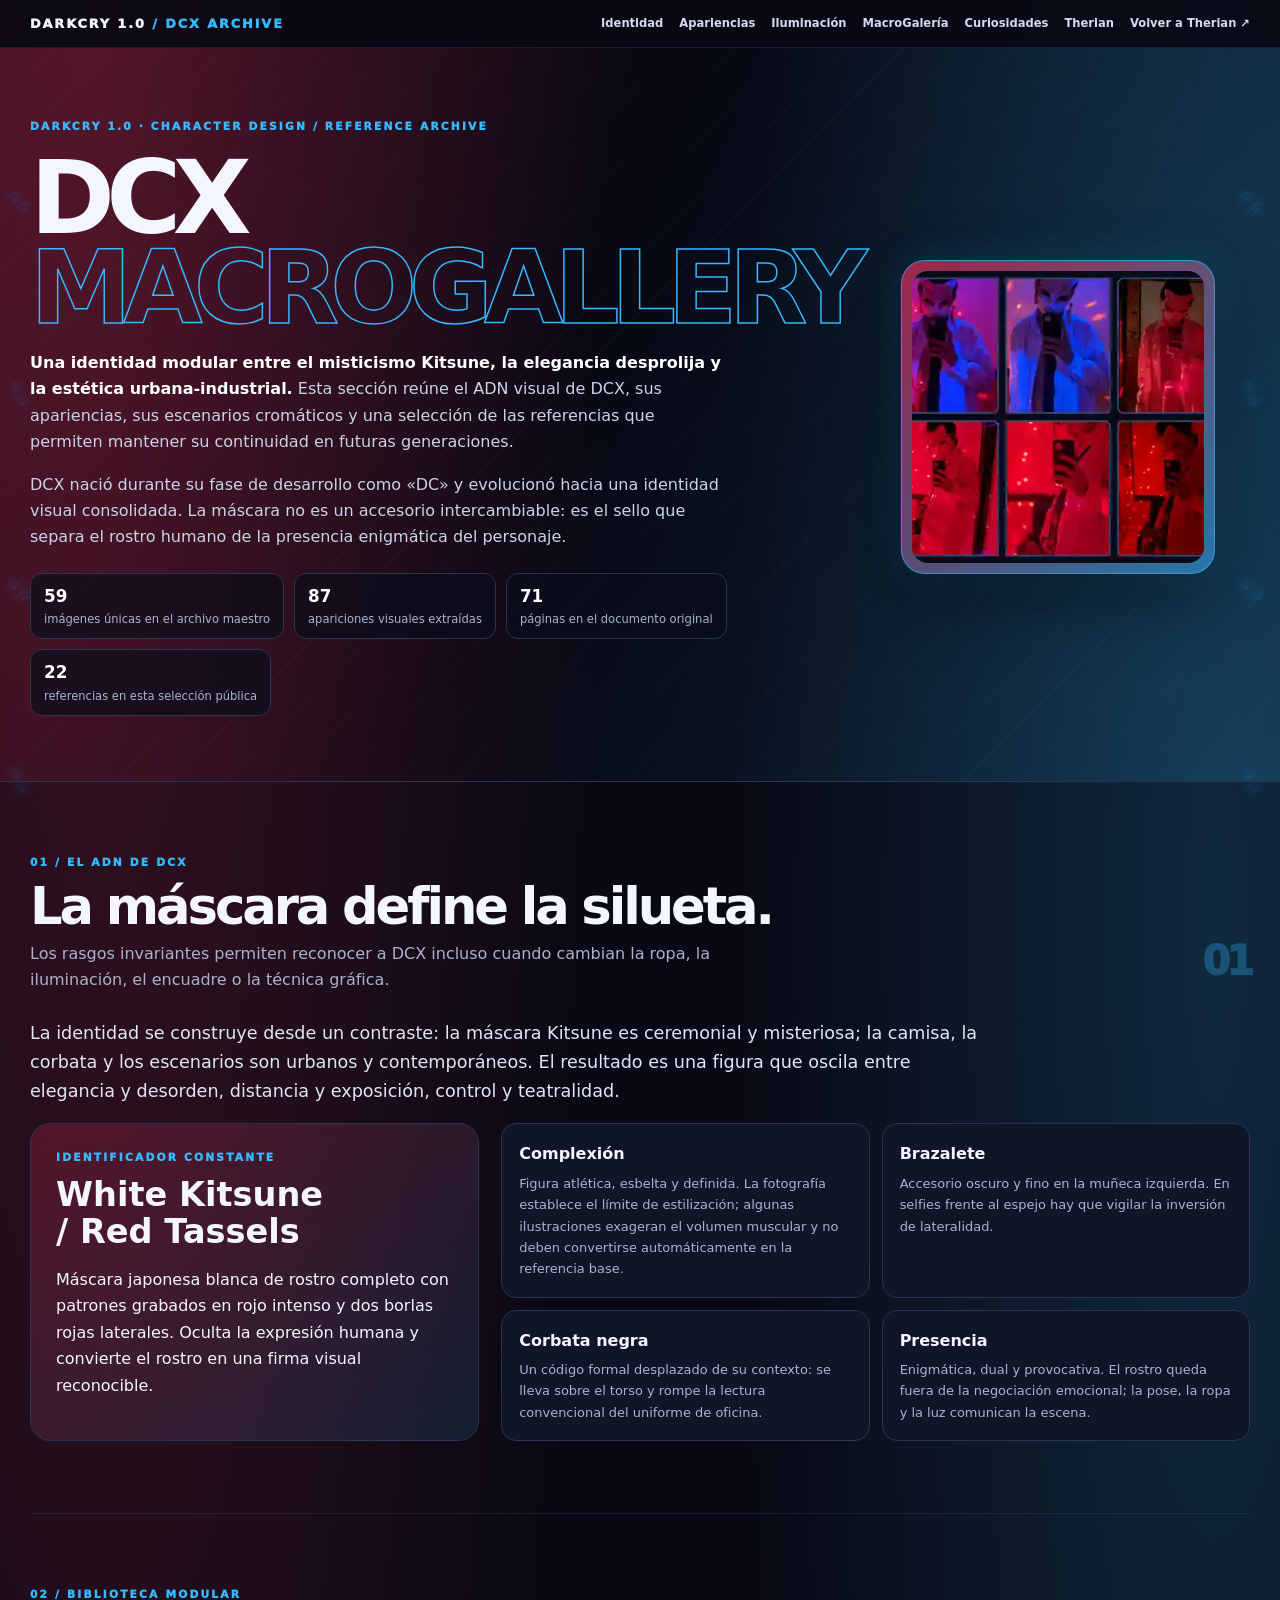
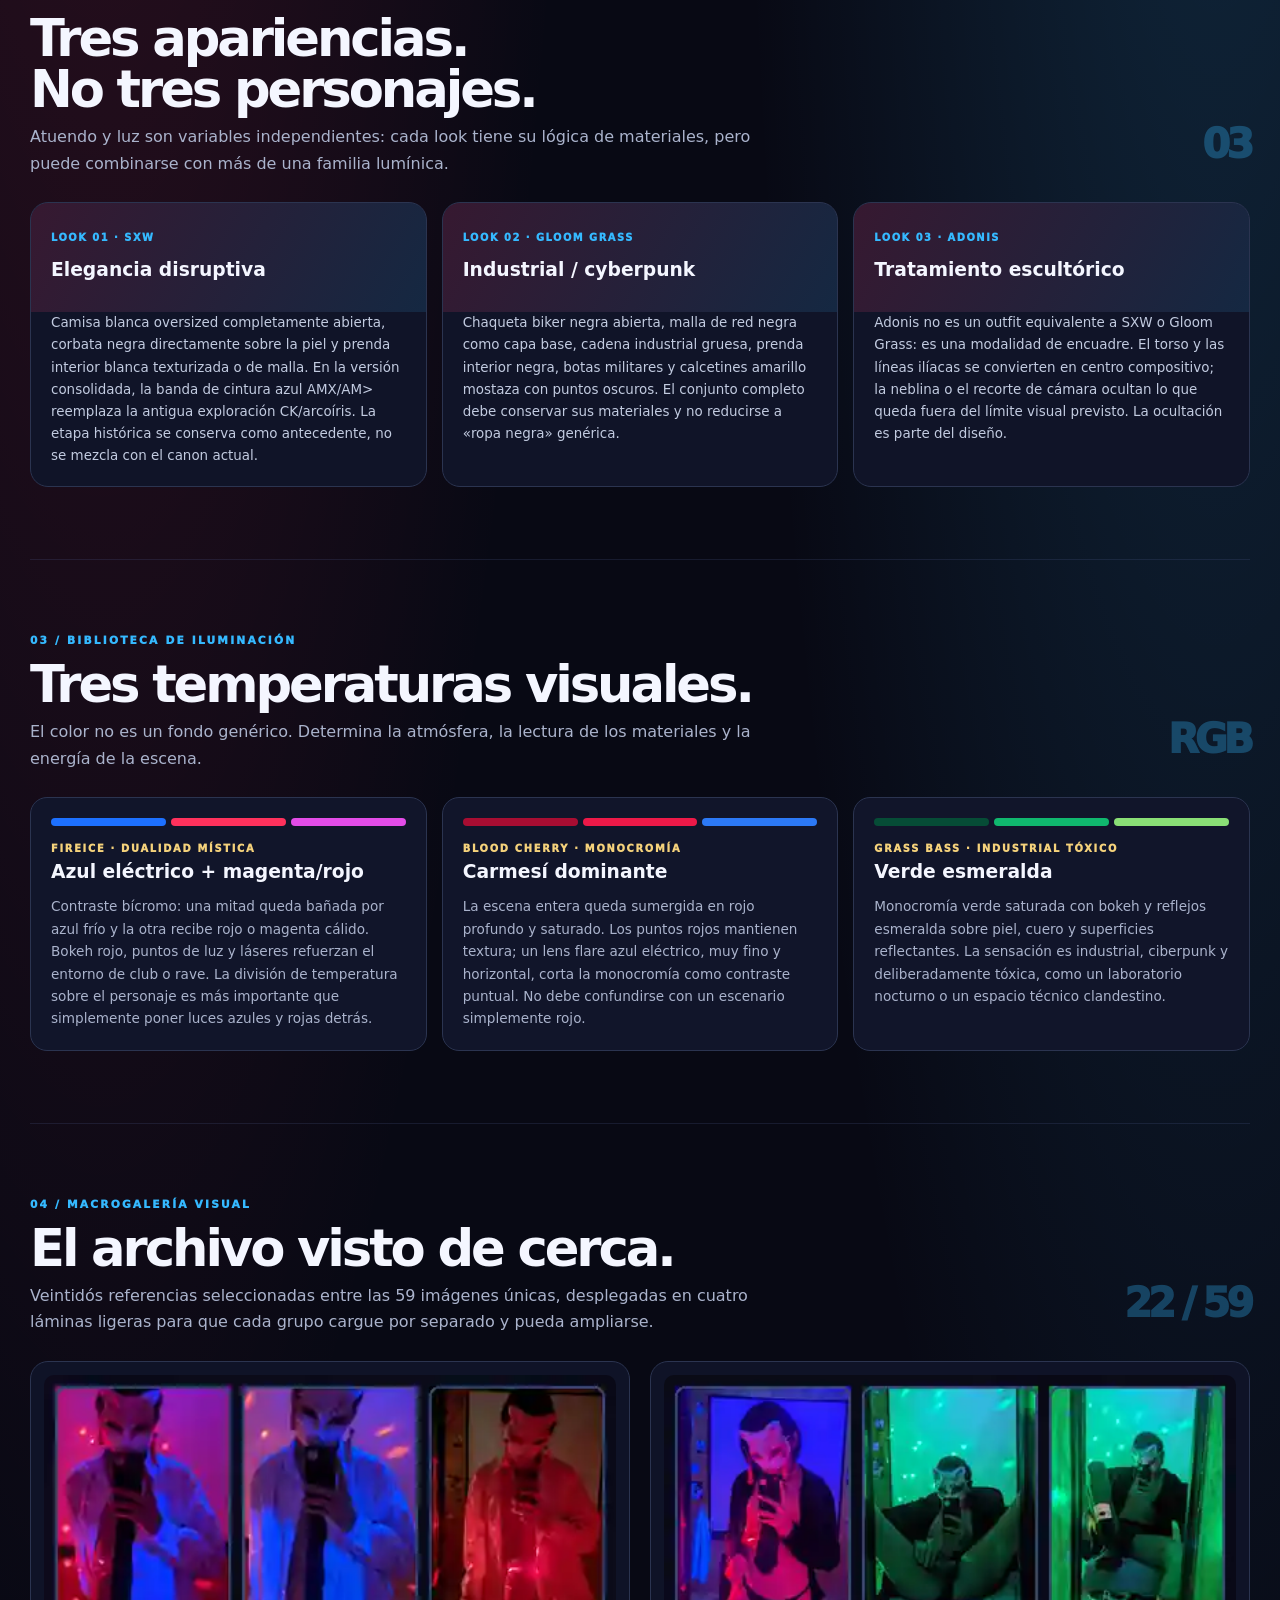
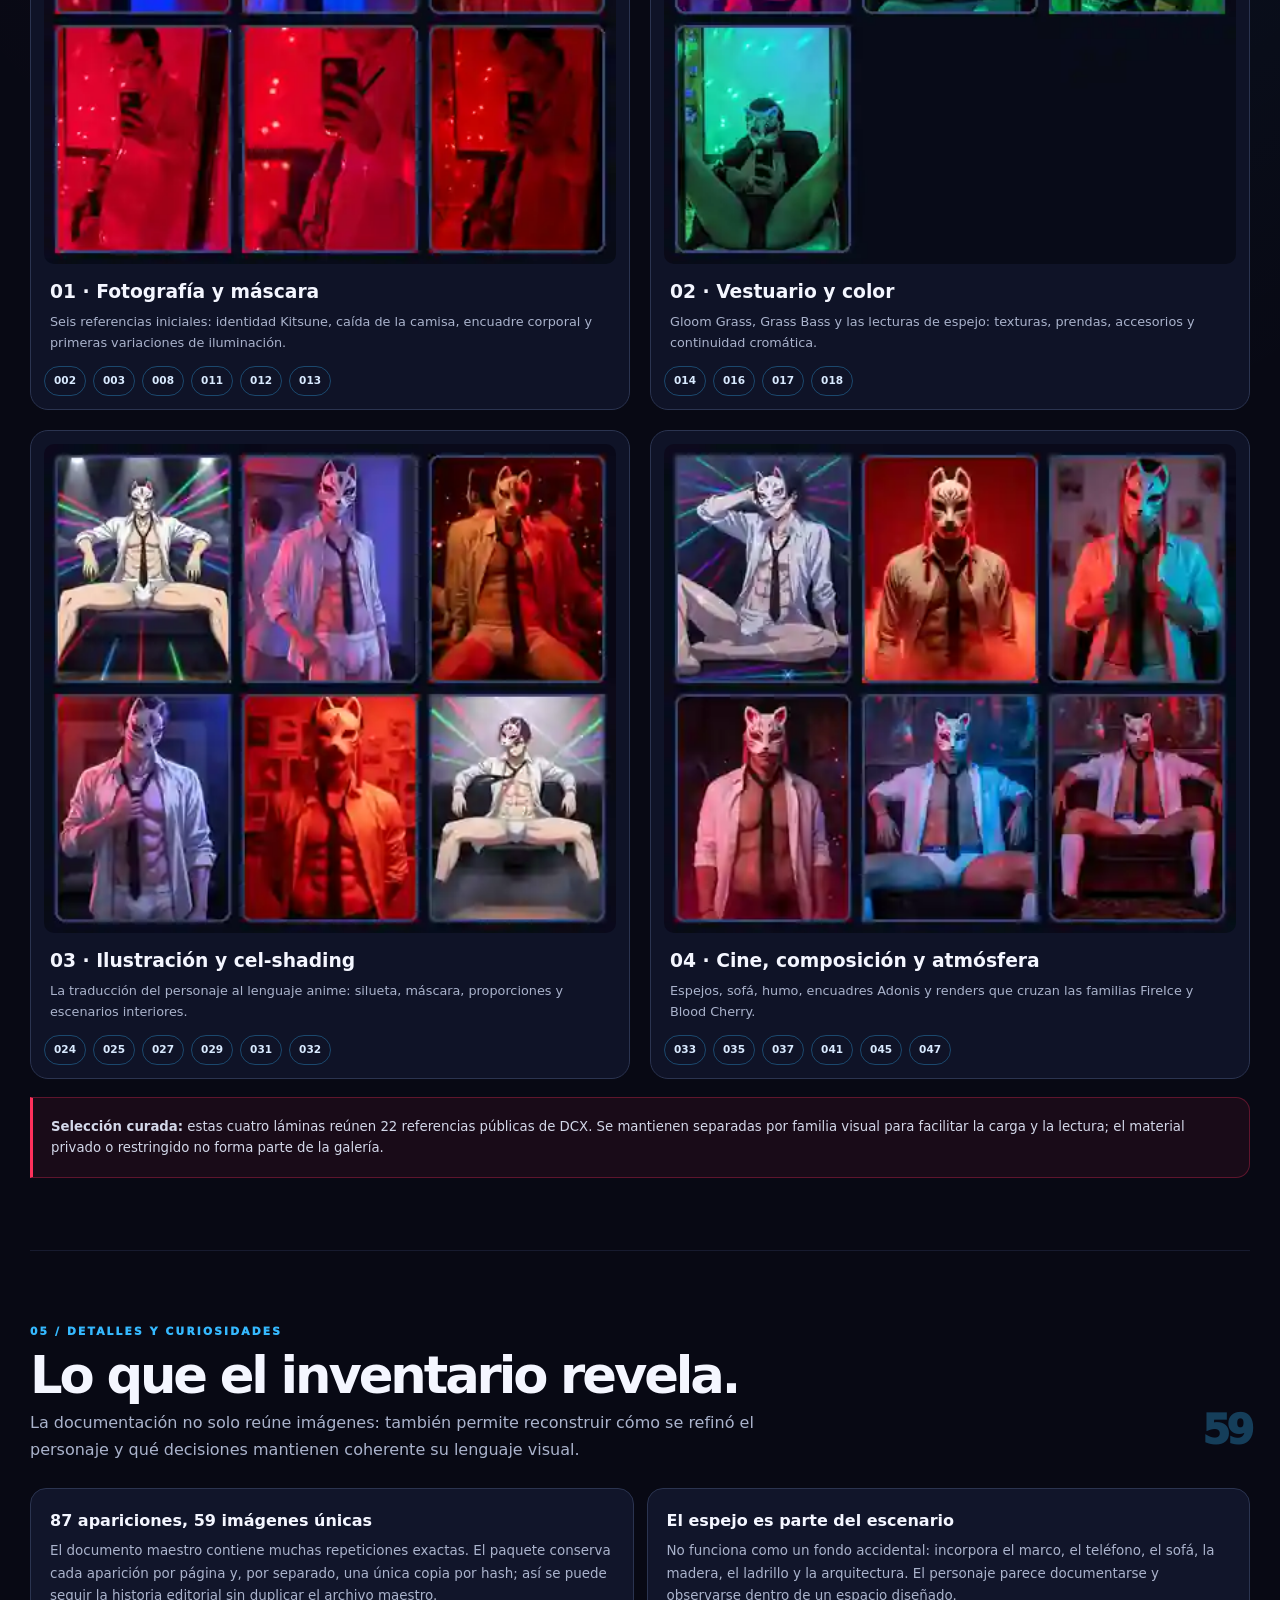
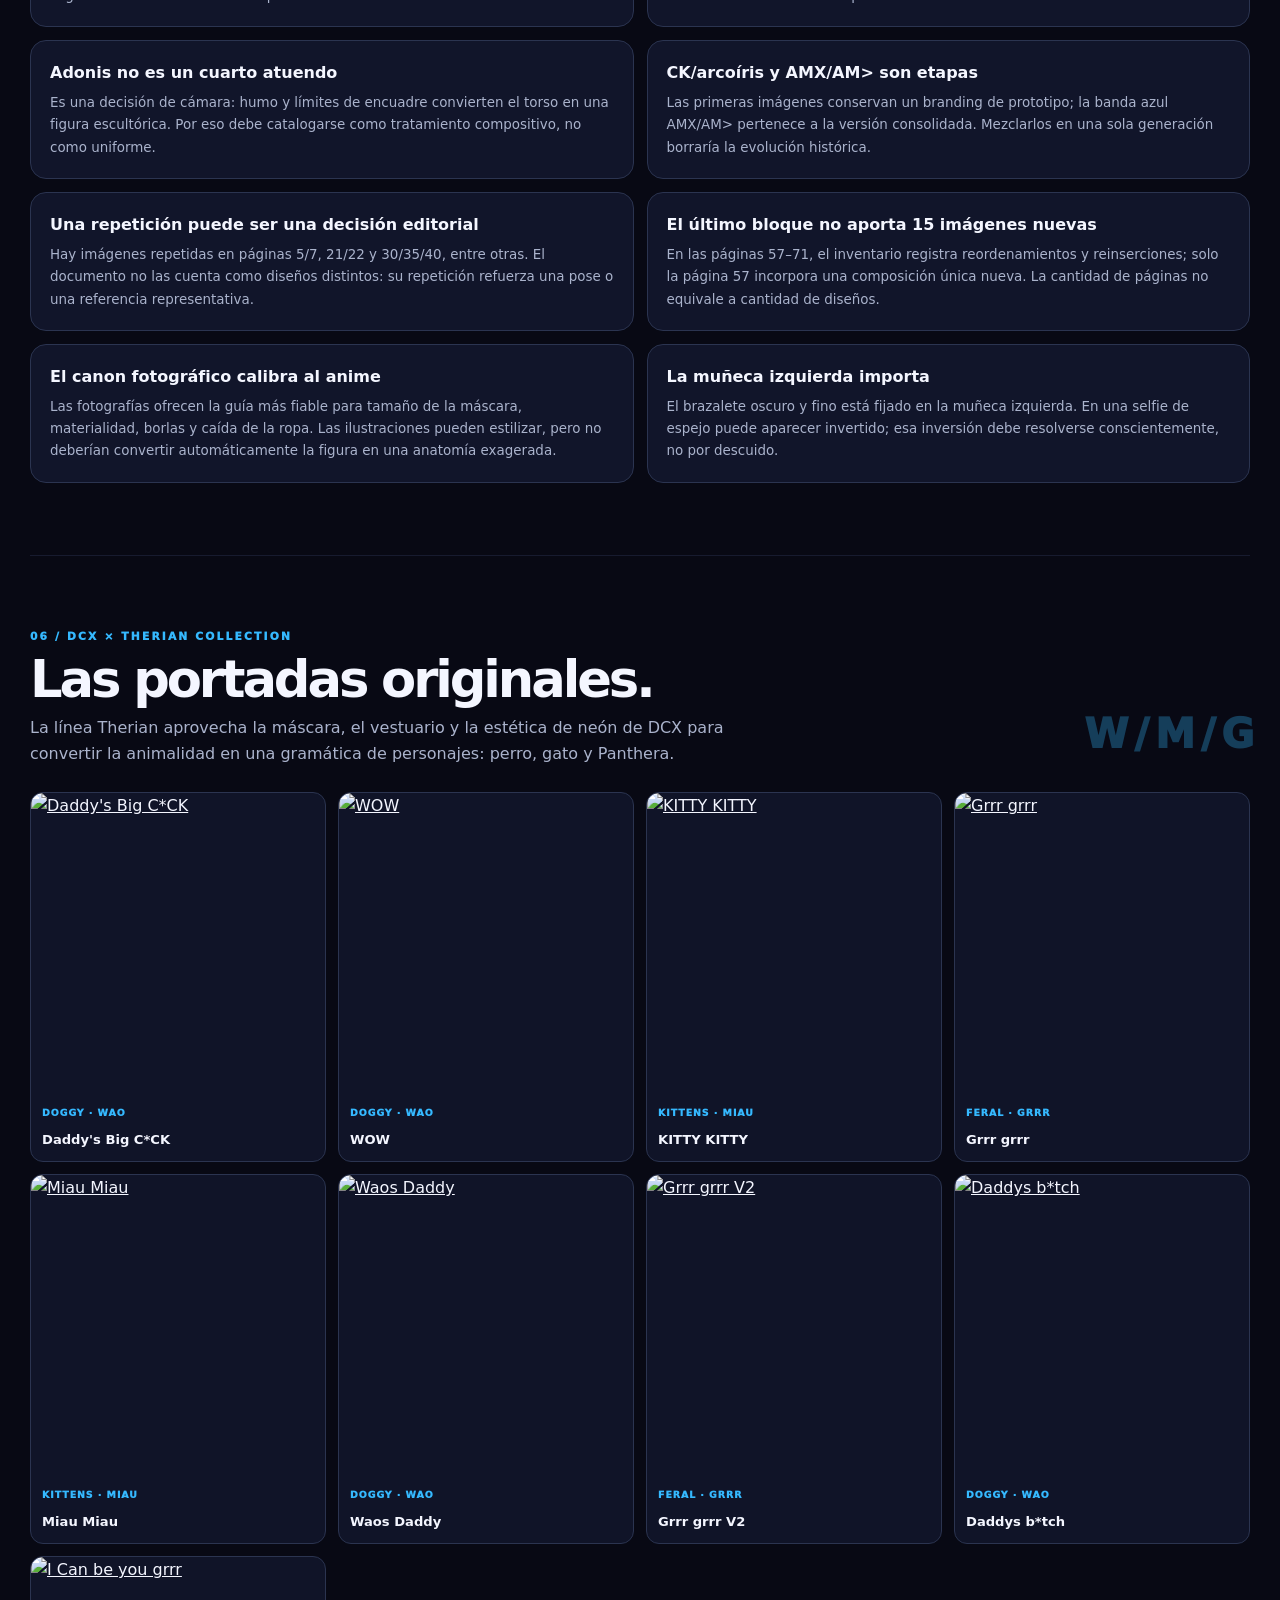
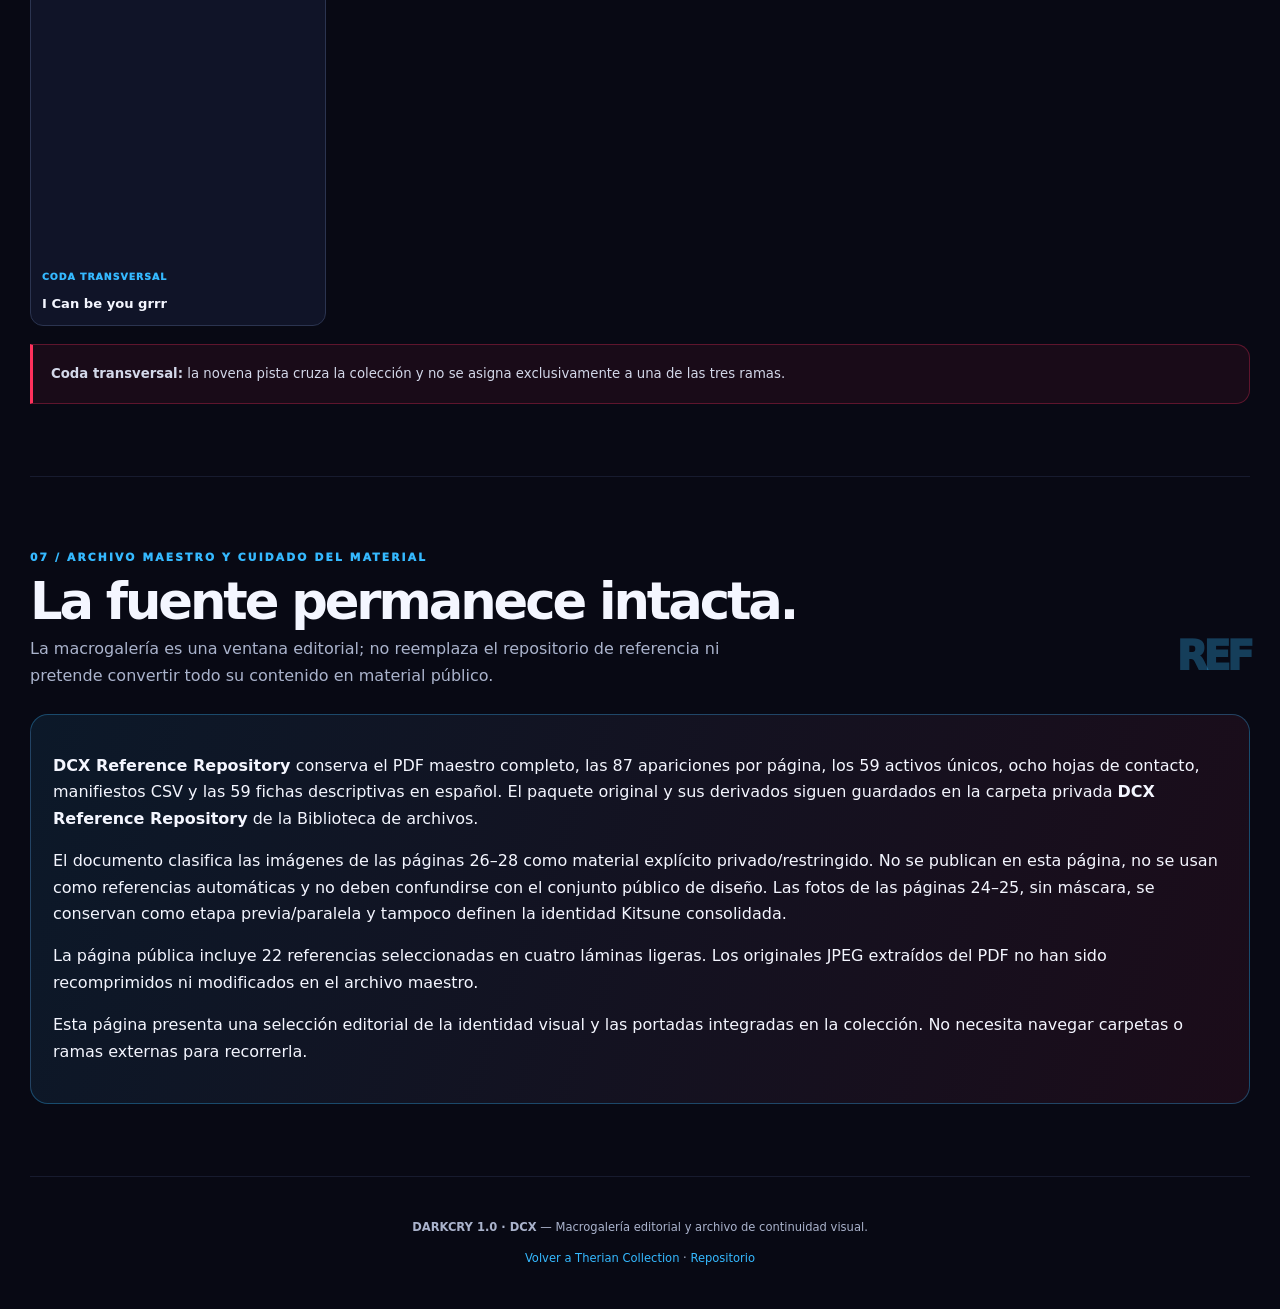
==== commit bdf18cf9: "Fix Therian covers and repair DCX macro gallery" ====
--- a/dcx-gallery.html
+++ b/dcx-gallery.html
@@ -8,7 +8,7 @@
   <meta name="description" content="Macrogalería visual de DCX: máscara Kitsune, SXW, Gloom Grass, Adonis, FireIce, Blood Cherry, Grass Bass y archivo de 59 imágenes únicas.">
   <meta property="og:title" content="DCX — MacroGalería | DarkCry 1.0">
   <meta property="og:description" content="La máscara, los atuendos, las luces y los escenarios que definen a DCX.">
-  <meta property="og:image" content="https://raw.githubusercontent.com/DarkCry10/TherianCollection/main/assets/dcx-gallery/dcx-macro-photographic.webp">
+  <meta property="og:image" content="https://darkcry10.github.io/TherianCollection/assets/dcx-gallery/macro-photo-a.webp">
   <style>
     :root{color-scheme:dark;--bg:#080914;--panel:#11152a;--line:#2b3450;--ink:#f4f6ff;--muted:#aab3cc;--red:#ff315c;--blue:#35b9ff;--pink:#f04ce8;--gold:#f5d27b;--max:1220px}
     *{box-sizing:border-box}html{scroll-behavior:smooth;scroll-padding-top:82px}body{margin:0;background:radial-gradient(ellipse at 8% 0,rgba(255,49,92,.2),transparent 32rem),radial-gradient(ellipse at 95% 12%,rgba(53,185,255,.18),transparent 30rem),#080914;color:var(--ink);font:16px/1.65 Inter,system-ui,sans-serif}
@@ -65,7 +65,7 @@
         <p>DCX nació durante su fase de desarrollo como «DC» y evolucionó hacia una identidad visual consolidada. La máscara no es un accesorio intercambiable: es el sello que separa el rostro humano de la presencia enigmática del personaje.</p>
         <div class="stats"><span class="stat"><b>59</b>imágenes únicas en el archivo maestro</span><span class="stat"><b>87</b>apariciones visuales extraídas</span><span class="stat"><b>71</b>páginas en el documento original</span><span class="stat"><b>22</b>referencias en esta selección pública</span></div>
       </div>
-      <div class="hero-image"><a href="./assets/dcx-gallery/dcx-macro-photographic.webp" target="_blank" rel="noopener"><img src="./assets/dcx-gallery/dcx-macro-photographic.webp" alt="Macro selección fotográfica DCX: diez referencias curatoriales" fetchpriority="high"></a></div>
+      <div class="hero-image"><a href="./assets/dcx-gallery/macro-photo-a.webp" target="_blank" rel="noopener"><img src="./assets/dcx-gallery/macro-photo-a.webp" alt="Macro selección fotográfica DCX: diez referencias curatoriales" fetchpriority="high"></a></div>
     </div>
   </section>
 
@@ -103,12 +103,14 @@
     </section>
 
     <section class="section" id="macrogaleria">
-      <div class="heading"><div><div class="kicker">04 / MACROGALERÍA VISUAL</div><h2>El archivo visto de cerca.</h2><p>Las dos hojas de contacto son una selección pública de 22 referencias entre las 59 imágenes únicas. Cada mosaico permite localizar familias de pose, vestuario, luz y composición sin exponer indiscriminadamente todo el archivo original.</p></div><div class="num">22 / 59</div></div>
+      <div class="heading"><div><div class="kicker">04 / MACROGALERÍA VISUAL</div><h2>El archivo visto de cerca.</h2><p>Veintidós referencias seleccionadas entre las 59 imágenes únicas, desplegadas en cuatro láminas ligeras para que cada grupo cargue por separado y pueda ampliarse.</p></div><div class="num">22 / 59</div></div>
       <div class="gallery-grid">
-        <article class="sheet"><a href="./assets/dcx-gallery/dcx-macro-photographic.webp" target="_blank" rel="noopener"><img loading="lazy" src="./assets/dcx-gallery/dcx-macro-photographic.webp" alt="Macro selección fotográfica DCX, IDs 002, 003, 008, 011, 012, 013, 014, 016, 017 y 018"></a><h3>01 · Fotografía y materialidad</h3><p>Máscara, caída de la camisa, escala de la figura, selfies en espejo, luces FireIce y Blood Cherry, transición Gloom Grass y la referencia Grass Bass con botas y calcetines.</p><div class="ref-chips"><span>002</span><span>003</span><span>008</span><span>011</span><span>012</span><span>013</span><span>014</span><span>016</span><span>017</span><span>018</span></div></article>
-        <article class="sheet"><a href="./assets/dcx-gallery/dcx-macro-stylized.webp" target="_blank" rel="noopener"><img loading="lazy" src="./assets/dcx-gallery/dcx-macro-stylized.webp" alt="Macro selección de referencias anime y cinematográficas DCX, IDs 024, 025, 027, 029, 031, 032, 033, 035, 037, 041, 045 y 047"></a><h3>02 · Anime, cel-shaded y cine</h3><p>Traducción ilustrada del personaje, poses editoriales, espejos, sofá, humo, encuadres Adonis y renders que cruzan las familias cromáticas.</p><div class="ref-chips"><span>024</span><span>025</span><span>027</span><span>029</span><span>031</span><span>032</span><span>033</span><span>035</span><span>037</span><span>041</span><span>045</span><span>047</span></div></article>
+        <article class="sheet"><a href="./assets/dcx-gallery/macro-photo-a.webp" target="_blank" rel="noopener"><img loading="lazy" src="./assets/dcx-gallery/macro-photo-a.webp" alt="DCX fotografía, referencias 002, 003, 008, 011, 012 y 013"></a><h3>01 · Fotografía y máscara</h3><p>Seis referencias iniciales: identidad Kitsune, caída de la camisa, encuadre corporal y primeras variaciones de iluminación.</p><div class="ref-chips"><span>002</span><span>003</span><span>008</span><span>011</span><span>012</span><span>013</span></div></article>
+        <article class="sheet"><a href="./assets/dcx-gallery/macro-photo-b.webp" target="_blank" rel="noopener"><img loading="lazy" src="./assets/dcx-gallery/macro-photo-b.webp" alt="DCX fotografía, referencias 014, 016, 017 y 018"></a><h3>02 · Vestuario y color</h3><p>Gloom Grass, Grass Bass y las lecturas de espejo: texturas, prendas, accesorios y continuidad cromática.</p><div class="ref-chips"><span>014</span><span>016</span><span>017</span><span>018</span></div></article>
+        <article class="sheet"><a href="./assets/dcx-gallery/macro-style-a.webp" target="_blank" rel="noopener"><img loading="lazy" src="./assets/dcx-gallery/macro-style-a.webp" alt="DCX ilustración anime y cel-shaded, referencias 024, 025, 027, 029, 031 y 032"></a><h3>03 · Ilustración y cel-shading</h3><p>La traducción del personaje al lenguaje anime: silueta, máscara, proporciones y escenarios interiores.</p><div class="ref-chips"><span>024</span><span>025</span><span>027</span><span>029</span><span>031</span><span>032</span></div></article>
+        <article class="sheet"><a href="./assets/dcx-gallery/macro-style-b.webp" target="_blank" rel="noopener"><img loading="lazy" src="./assets/dcx-gallery/macro-style-b.webp" alt="DCX ilustración y cine, referencias 033, 035, 037, 041, 045 y 047"></a><h3>04 · Cine, composición y atmósfera</h3><p>Espejos, sofá, humo, encuadres Adonis y renders que cruzan las familias FireIce y Blood Cherry.</p><div class="ref-chips"><span>033</span><span>035</span><span>037</span><span>041</span><span>045</span><span>047</span></div></article>
       </div>
-      <div class="notice"><strong>Alcance de esta galería:</strong> la página publica dos hojas de contacto derivadas que resumen 22 referencias seleccionadas. No reemplazan el ZIP maestro ni equivalen a publicar las 59 imágenes individuales. El PDF original, las 87 apariciones por página, los 59 archivos únicos, los manifiestos y las fichas completas se conservan en la carpeta privada <strong>DCX Reference Repository</strong> de la Biblioteca de archivos.</div>
+      <div class="notice"><strong>Selección curada:</strong> estas cuatro láminas reúnen 22 referencias públicas de DCX. Se mantienen separadas por familia visual para facilitar la carga y la lectura; el material privado o restringido no forma parte de la galería.</div>
     </section>
 
     <section class="section" id="curiosidades">
@@ -136,8 +138,9 @@
         <article class="cover"><a href="https://raw.githubusercontent.com/DarkCry10/darkcry10.github.io/main/assets/covers/01-webp-alta/54-p47-therian-collection-waos-daddy.webp" target="_blank" rel="noopener"><img loading="lazy" src="https://raw.githubusercontent.com/DarkCry10/darkcry10.github.io/main/assets/covers/02-miniaturas/54-p47-therian-collection-waos-daddy.webp" alt="Waos Daddy"></a><div><small>DOGGY · WAO</small><strong>Waos Daddy</strong></div></article>
         <article class="cover"><a href="https://raw.githubusercontent.com/DarkCry10/darkcry10.github.io/main/assets/covers/01-webp-alta/56-p47-therian-collection-grrr-grrr-v2.webp" target="_blank" rel="noopener"><img loading="lazy" src="https://raw.githubusercontent.com/DarkCry10/darkcry10.github.io/main/assets/covers/02-miniaturas/56-p47-therian-collection-grrr-grrr-v2.webp" alt="Grrr grrr V2"></a><div><small>FERAL · GRRR</small><strong>Grrr grrr V2</strong></div></article>
         <article class="cover"><a href="https://raw.githubusercontent.com/DarkCry10/darkcry10.github.io/main/assets/covers/01-webp-alta/57-p47-therian-collection-daddy-s-b-tch.webp" target="_blank" rel="noopener"><img loading="lazy" src="https://raw.githubusercontent.com/DarkCry10/darkcry10.github.io/main/assets/covers/02-miniaturas/57-p47-therian-collection-daddy-s-b-tch.webp" alt="Daddys b*tch"></a><div><small>DOGGY · WAO</small><strong>Daddys b*tch</strong></div></article>
+        <article class="cover"><a href="https://raw.githubusercontent.com/DarkCry10/darkcry10.github.io/main/assets/covers/01-webp-alta/I%20Can%20Be%20You%27re%20Grrr.webp" target="_blank" rel="noopener"><img loading="lazy" src="https://raw.githubusercontent.com/DarkCry10/darkcry10.github.io/main/assets/covers/01-webp-alta/I%20Can%20Be%20You%27re%20Grrr.webp" alt="I Can be you grrr"></a><div><small>CODA TRANSVERSAL</small><strong>I Can be you grrr</strong></div></article>
       </div>
-      <div class="notice"><strong>Portada de la novena pista:</strong> “I Can be you grrr” aparece en la documentación como novena canción, pero el archivo que el artista acaba de subir todavía no está visible en el árbol comprometido de la rama pública <code>main</code> del repositorio visual. Se evita enlazar una ruta inventada. La variante visual de Miau Miau y las ocho portadas ya registradas se conservan sin cambios.</div>
+      <div class="notice"><strong>Coda transversal:</strong> la novena pista cruza la colección y no se asigna exclusivamente a una de las tres ramas.</div>
     </section>
 
     <section class="section" id="archivo-maestro">
@@ -145,8 +148,8 @@
       <div class="archives">
         <p><strong>DCX Reference Repository</strong> conserva el PDF maestro completo, las 87 apariciones por página, los 59 activos únicos, ocho hojas de contacto, manifiestos CSV y las 59 fichas descriptivas en español. El paquete original y sus derivados siguen guardados en la carpeta privada <strong>DCX Reference Repository</strong> de la Biblioteca de archivos.</p>
         <p>El documento clasifica las imágenes de las páginas 26–28 como material explícito privado/restringido. No se publican en esta página, no se usan como referencias automáticas y no deben confundirse con el conjunto público de diseño. Las fotos de las páginas 24–25, sin máscara, se conservan como etapa previa/paralela y tampoco definen la identidad Kitsune consolidada.</p>
-        <p>La página pública incluye 22 referencias seleccionadas en dos hojas de contacto. Los originales JPEG extraídos del PDF no han sido recomprimidos ni modificados en el archivo maestro.</p>
-        <p>Biblioteca visual pública: <a href="https://github.com/DarkCry10/darkcry10.github.io/tree/main/assets/covers">portadas de DarkCry 1.0</a>. Proyecto: <a href="https://github.com/DarkCry10/TherianCollection">TherianCollection</a>.</p>
+        <p>La página pública incluye 22 referencias seleccionadas en cuatro láminas ligeras. Los originales JPEG extraídos del PDF no han sido recomprimidos ni modificados en el archivo maestro.</p>
+        <p>Esta página presenta una selección editorial de la identidad visual y las portadas integradas en la colección. No necesita navegar carpetas o ramas externas para recorrerla.</p>
       </div>
     </section>
   </main>
